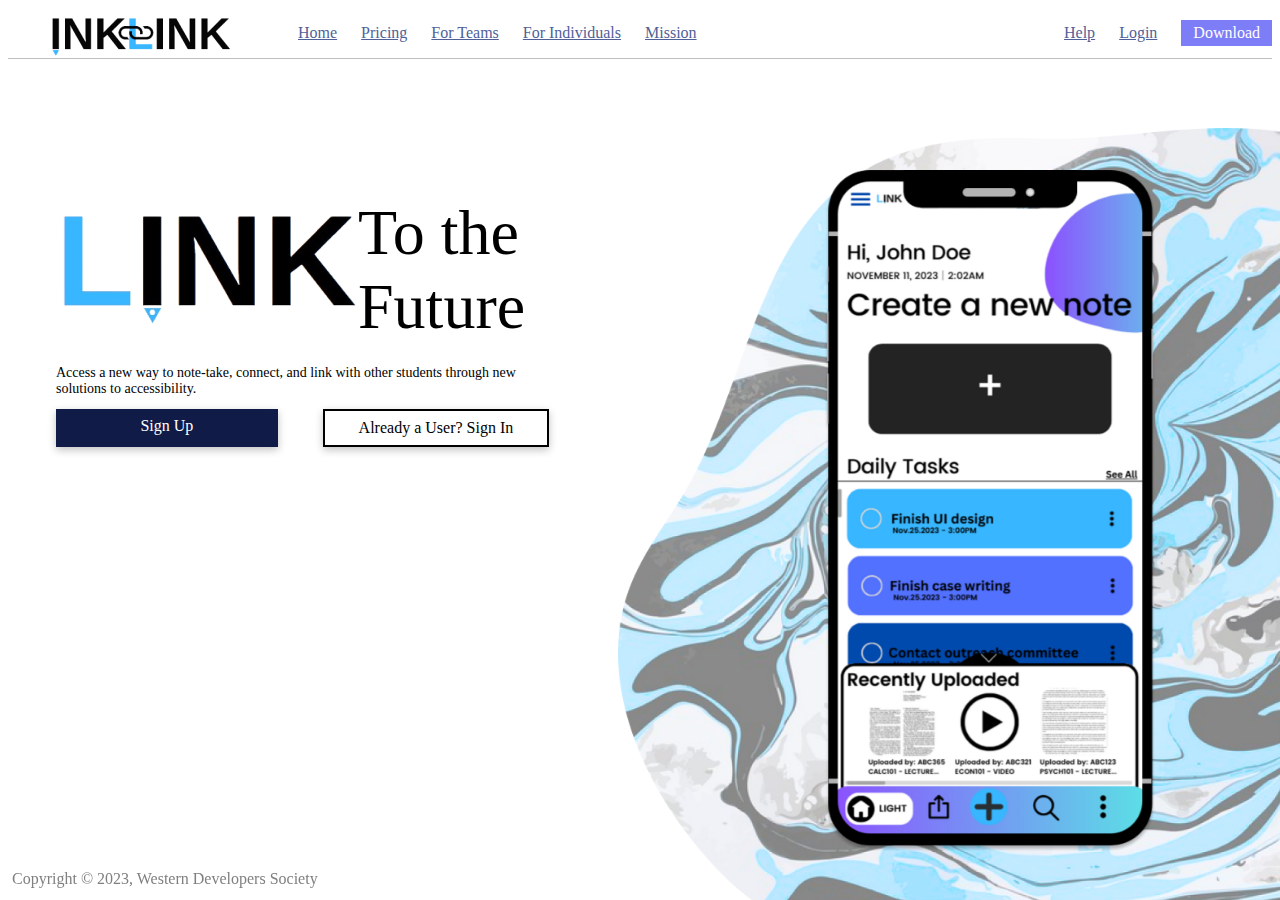
==== index.html @ 3b0929ce "first commit" ====
<!DOCTYPE html>
<html lang="en">
  <head>
    <meta charset="UTF-8">
    <meta name="viewport" content="width=device-width, initial-scale=1.0">
    <meta http-equiv="X-UA-Compatible" content="ie=edge">
    <title>InkLink</title>
    <link rel="stylesheet" href="./style.css">
    <link rel="icon" href="assets/link.png" type="image/x-icon">
  </head>
  <body>
    <main>
        <div class="navbar">
          <div class="pages">
            <img src="assets/logo.png" alt="logo">
            <a href="index.html">Home</a>
            <a href="pricing.html">Pricing</a>
            <a href="teams.html">For Teams</a>
            <a href="individuals.html">For Individuals</a>
            <a href="mission.html">Mission</a>
          </div>
          <div class="general">
            <a href="help.html">Help</a>
            <a href="login.html">Login</a>
            <a href="download.html" class="btn">Download</a>
          </div>
        </div>
        <div class="main">
            <div class="head">
              <div class="title">
                <img src="assets/link.png" />
                <span class="title">To the Future</span>
              </div>
              <div class="description">
                Access a new way to note-take, connect, and link with other students through new solutions to accessibility. 
              </div>
              <div class="actions">
                <a href="register.html" class="signup">Sign Up</a>
                <a href="login.html" class="signin">Already a User? Sign In</a>
              </div>
            </div>
            <img src="assets/phone-demo.png" class="phone" />
            <img src="assets/splash-img.png" class="splash" />
        </div>
        <span class="copy">Copyright © 2023, Western Developers Society</div>
    </main>
	<script src="script.js"></script>
  </body>
</html>
---- style.css ----
body {
    --btn-primary: #7D7DF7;
    --border: #C0BFBF;
    --link-color: #505F98;
    --btn-primary-dark: #111b47;
    --btn-secondary: transparent;
}

.navbar {
    display: flex;
    justify-content: space-between;
    border-bottom: 1px solid var(--border);
}

.navbar a {
    color: var(--link-color);
}

.pages {
    display: flex;
    justify-content: flex-start;
    width: 60%;
    align-items: center;
    gap: 24px;
}

.general {
    width: 40%;
    display: flex;
    justify-content: flex-end;
    align-items: center;
    gap: 24px;
}

.head {
    margin: 128px 0 0 48px;
    width: calc(100% - 648px);
    display: flex;
    flex-direction: column;
    justify-content: flex-start;
    align-items: flex-start;
    gap: 12px;
}

.title {
    display: flex;
    justify-content: flex-start;
    align-items: center;
}

.title > .title {
    font-size: 64px;
    font-family: 'Roboto';
}

.title > img {
    margin: -12px 0;
}

.description {
    width: 80%;
    display: inline;
    font-size: 14px;
    font-family: 'Roboto';
}

.actions {
    width: 80%;
    display: flex;
    justify-content: space-between;
    z-index: 10;
}

.actions > a {
    padding: 8px 0;
    width: 45%;
    font-size: 16px;
    box-shadow: rgba(0, 0, 0, 0.24) 0px 3px 8px;
    text-decoration: none;
    text-align: center;
}

.signup {
    background-color: var(--btn-primary-dark);
    color: white;
    border: none;
}

.signin {
    background-color: var(--btn-secondary);
    color: black;
    border: 2px solid black;
}

.splash {
    position: fixed;
    bottom: 0;
    right: 0;
    height: calc(100vh - 128px);
}

.phone {
    z-index: 10;
    position: fixed;
    bottom: 48px;
    right: 124px;
    height: calc(90vh - 128px);
}

.btn {
    text-decoration: none;
    background-color: var(--btn-primary);
    padding: 4px 12px;
    color: white !important;
}

.copy {
    position: fixed;
    bottom: 12px;
    left: 12px;
    color: grey;
}

.login_form {
    margin: 64px auto;
    width: 50vh;
    max-width: 600px;
    display: flex;
    flex-direction: column;
    gap: 24px;
    align-items: center;
}

.login_form > input {
    width: 100%;
    height: 64px;
    text-align: center;
    font-size: 24px;
    cursor: pointer;
}

.notes_main {
    display: flex;
    height: calc(100vh - 67px);
}

.sidebar {
    height: calc(100% - 48px);
    width: 20%;
    border-right: 1px solid var(--border);
    padding: 24px;
}

.sidebar > .top {
    font-size: 16px;
    display: flex;
    justify-content: space-between;
    font-weight: bold;
    font-family: 'Roboto';
    border-bottom: 1px solid var(--border);
    padding-bottom: 16px;
}

.notes {
    width: 80%;
    height: 100%;
    background-image: linear-gradient(0deg, var(--border) 5%, #ffffff 5%, #ffffff 100%);
    background-size: 28.28px 28.28px;
}

.writing {
    resize: none;
    background: transparent;
    width: 90%;
    margin: 0 0 0 10%;
    height: calc(100% - 2px);
    border: none;
    border-left: 1px solid red;
    outline: none;
    line-height: 28.28px;
    font-size: 20px;
}

.files {
    display: flex;
    flex-direction: column;
    justify-content: flex-start;
    gap: 12px;
    align-items: center;
    padding: 12px 0;
}

.files > button {
    width: 80%;
    height: 28px;
    font-size: 20px;
}
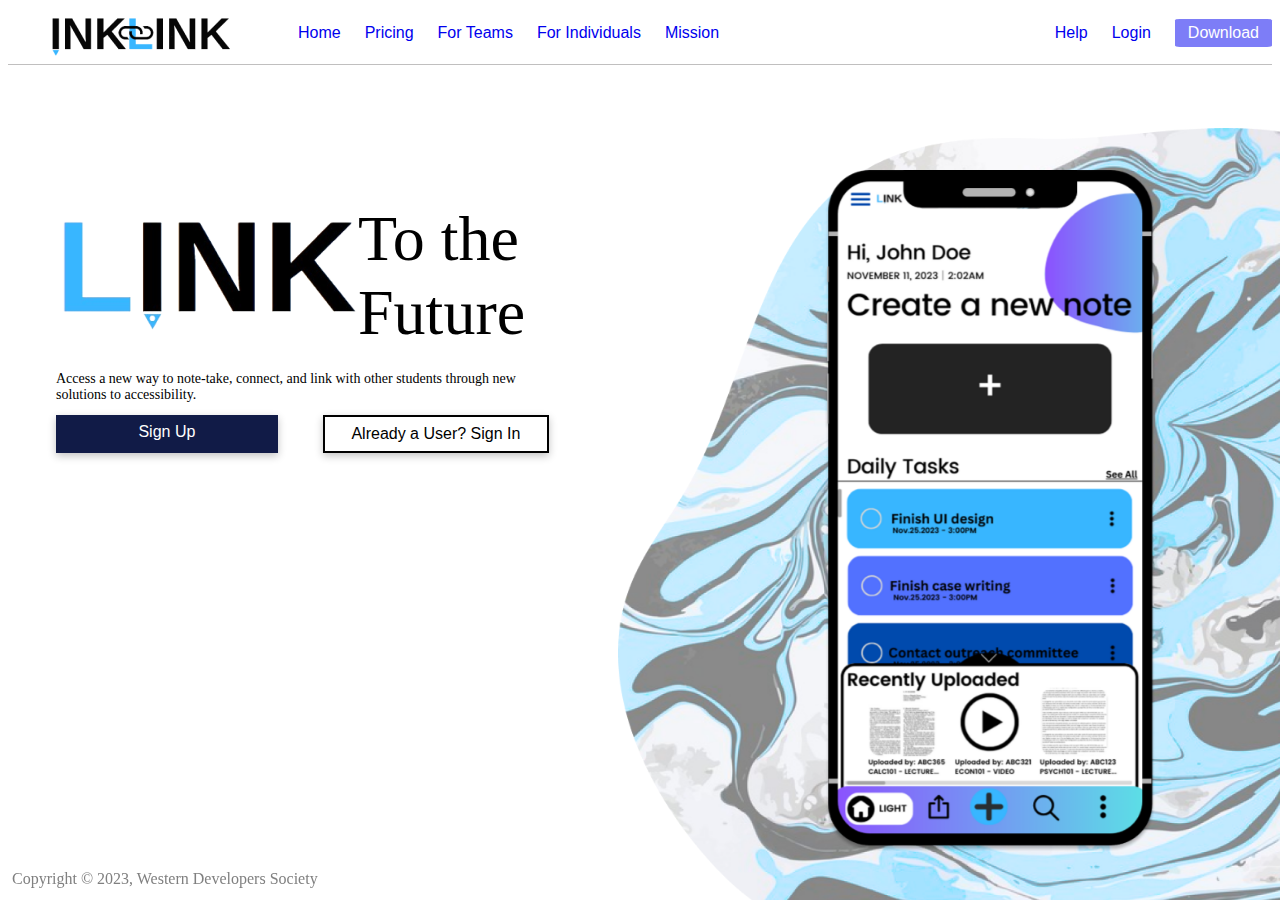
==== commit 2be6c0ff: "Update index.html" ====
--- a/index.html
+++ b/index.html
@@ -42,8 +42,8 @@
             <img src="assets/phone-demo.png" class="phone" />
             <img src="assets/splash-img.png" class="splash" />
         </div>
-        <span class="copy">Copyright © 2023, Western Developers Society</div>
+        <span class="copy">Copyright © 2023, Western Developers Society</span>
     </main>
-	<script src="script.js"></script>
+	<script src="script.js" type="text/javascript"></script>
   </body>
-</html>+</html>
--- a/style.css
+++ b/style.css
@@ -10,10 +10,7 @@
     display: flex;
     justify-content: space-between;
     border-bottom: 1px solid var(--border);
-}
-
-.navbar a {
-    color: var(--link-color);
+    padding-bottom: 0.5%;
 }
 
 .pages {
@@ -110,8 +107,9 @@
 .btn {
     text-decoration: none;
     background-color: var(--btn-primary);
-    padding: 4px 12px;
+    padding: 5px 13px;
     color: white !important;
+    border-radius: 5%;
 }
 
 .copy {
@@ -194,4 +192,9 @@
     width: 80%;
     height: 28px;
     font-size: 20px;
+}
+
+a {
+    font-family:'Trebuchet MS', 'Lucida Sans Unicode', 'Lucida Grande', 'Lucida Sans', Arial, sans-serif;
+    text-decoration: none;
 }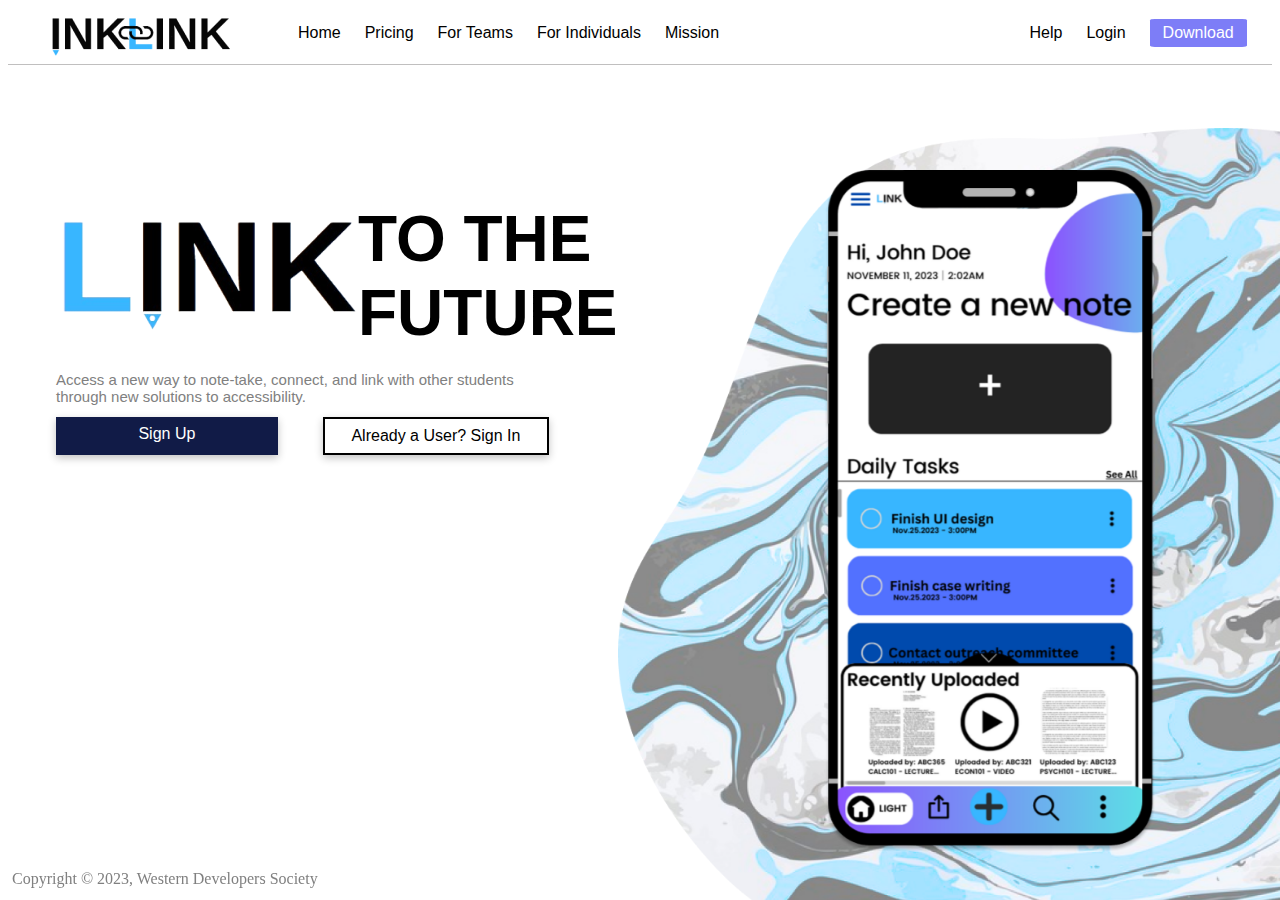
==== commit 170767a0: "Added Translation Features" ====
--- a/index.html
+++ b/index.html
@@ -29,7 +29,7 @@
             <div class="head">
               <div class="title">
                 <img src="assets/link.png" />
-                <span class="title">To the Future</span>
+                <span class="title"><b>TO THE FUTURE</b></span>
               </div>
               <div class="description">
                 Access a new way to note-take, connect, and link with other students through new solutions to accessibility. 
@@ -42,8 +42,8 @@
             <img src="assets/phone-demo.png" class="phone" />
             <img src="assets/splash-img.png" class="splash" />
         </div>
-        <span class="copy">Copyright © 2023, Western Developers Society</span>
+        <span class="copy">Copyright © 2023, Western Developers Society</div>
     </main>
-	<script src="script.js" type="text/javascript"></script>
+	<script src="script.js"></script>
   </body>
-</html>
+</html>--- a/style.css
+++ b/style.css
@@ -27,6 +27,7 @@
     justify-content: flex-end;
     align-items: center;
     gap: 24px;
+    margin-right: 2%
 }
 
 .head {
@@ -47,7 +48,7 @@
 
 .title > .title {
     font-size: 64px;
-    font-family: 'Roboto';
+    font-family: 'Trebuchet MS', 'Lucida Sans Unicode', 'Lucida Grande', 'Lucida Sans', Arial, sans-serif;
 }
 
 .title > img {
@@ -57,8 +58,9 @@
 .description {
     width: 80%;
     display: inline;
-    font-size: 14px;
-    font-family: 'Roboto';
+    font-size: 15px;
+    font-family: 'Trebuchet MS', 'Lucida Sans Unicode', 'Lucida Grande', 'Lucida Sans', Arial, sans-serif;
+    color: gray;
 }
 
 .actions {
@@ -76,6 +78,7 @@
     text-decoration: none;
     text-align: center;
 }
+
 
 .signup {
     background-color: var(--btn-primary-dark);
@@ -197,4 +200,10 @@
 a {
     font-family:'Trebuchet MS', 'Lucida Sans Unicode', 'Lucida Grande', 'Lucida Sans', Arial, sans-serif;
     text-decoration: none;
+    color: black;
+}
+
+a:hover {
+    color: #35B8FF;
+    transition: color 0.5s;
 }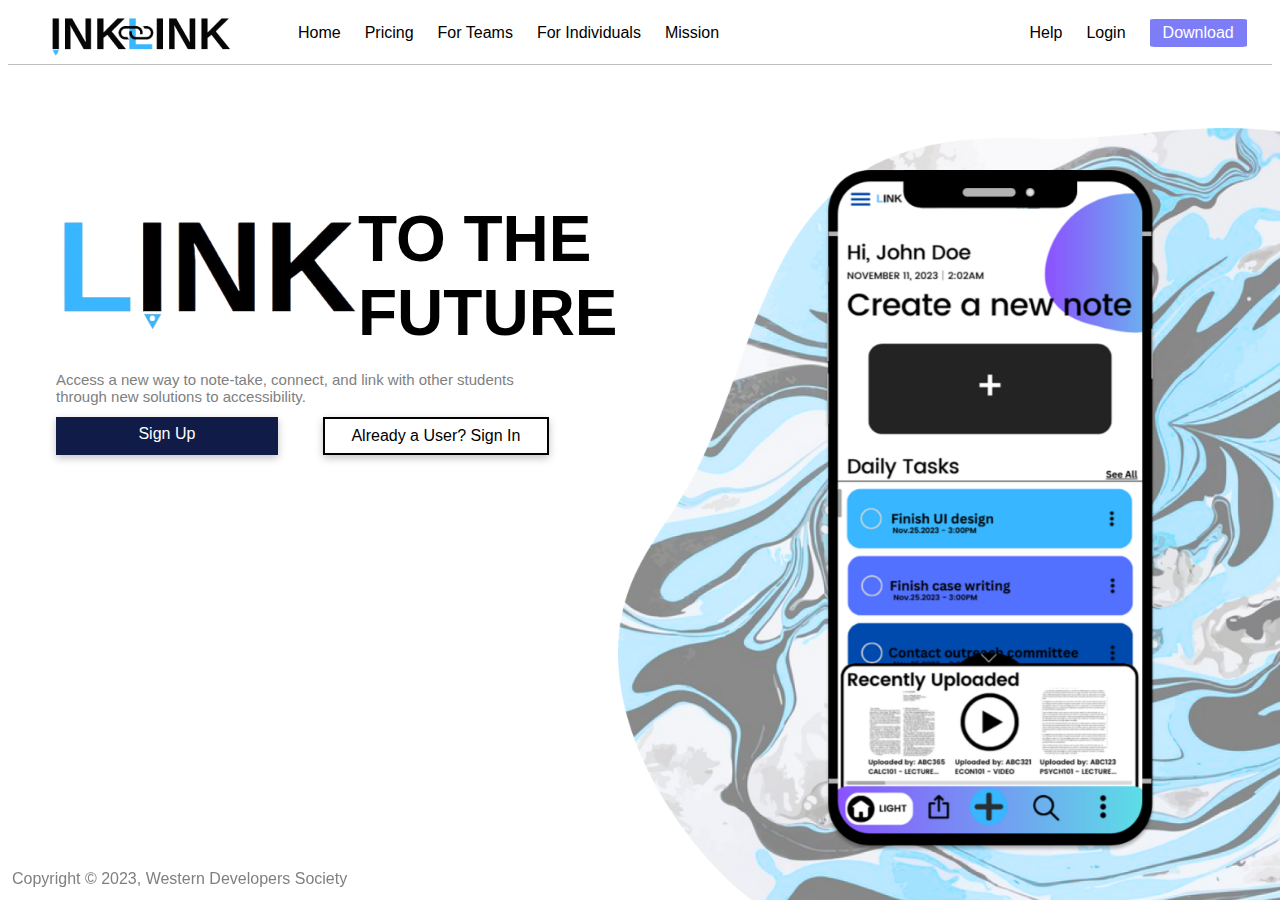
==== commit eb2ae25f: "alt text" ====
--- a/index.html
+++ b/index.html
@@ -28,7 +28,7 @@
         <div class="main">
             <div class="head">
               <div class="title">
-                <img src="assets/link.png" />
+                <img src="assets/link.png" alt="link"/>
                 <span class="title"><b>TO THE FUTURE</b></span>
               </div>
               <div class="description">
@@ -39,11 +39,11 @@
                 <a href="login.html" class="signin">Already a User? Sign In</a>
               </div>
             </div>
-            <img src="assets/phone-demo.png" class="phone" />
-            <img src="assets/splash-img.png" class="splash" />
+            <img src="assets/phone-demo.png" class="phone" alt="phone image"/>
+            <img src="assets/splash-img.png" class="splash" alt="splash image"/>
         </div>
-        <span class="copy">Copyright © 2023, Western Developers Society</div>
+        <span class="copy">Copyright © 2023, Western Developers Society</span>
     </main>
-	<script src="script.js"></script>
+	<script src="script.js" type="text/javascript"></script>
   </body>
-</html>+</html>
--- a/style.css
+++ b/style.css
@@ -133,6 +133,24 @@
 }
 
 .login_form > input {
+    width: 100%;
+    height: 64px;
+    text-align: center;
+    font-size: 24px;
+    cursor: pointer;
+}
+
+.registration_form {
+    margin: 64px auto;
+    width: 50vh;
+    max-width: 600px;
+    display: flex;
+    flex-direction: column;
+    gap: 24px;
+    align-items: center;
+}
+
+.registration_form > input {
     width: 100%;
     height: 64px;
     text-align: center;
@@ -201,9 +219,27 @@
     font-family:'Trebuchet MS', 'Lucida Sans Unicode', 'Lucida Grande', 'Lucida Sans', Arial, sans-serif;
     text-decoration: none;
     color: black;
+    font-size: 100%;
 }
 
 a:hover {
     color: #35B8FF;
     transition: color 0.5s;
+}
+
+.tools {
+    background-color: #111b47;
+    display: flex;
+    border-bottom: 1px solid var(--border);
+    border-top: 1px solid var(--border);
+    padding-bottom: 0.5%;
+    padding-top: 0.5%;
+    justify-content: center;
+    gap: 5px;
+}
+
+span {
+    font-family:'Trebuchet MS', 'Lucida Sans Unicode', 'Lucida Grande', 'Lucida Sans', Arial, sans-serif;
+    text-decoration: none;
+    color: black;
 }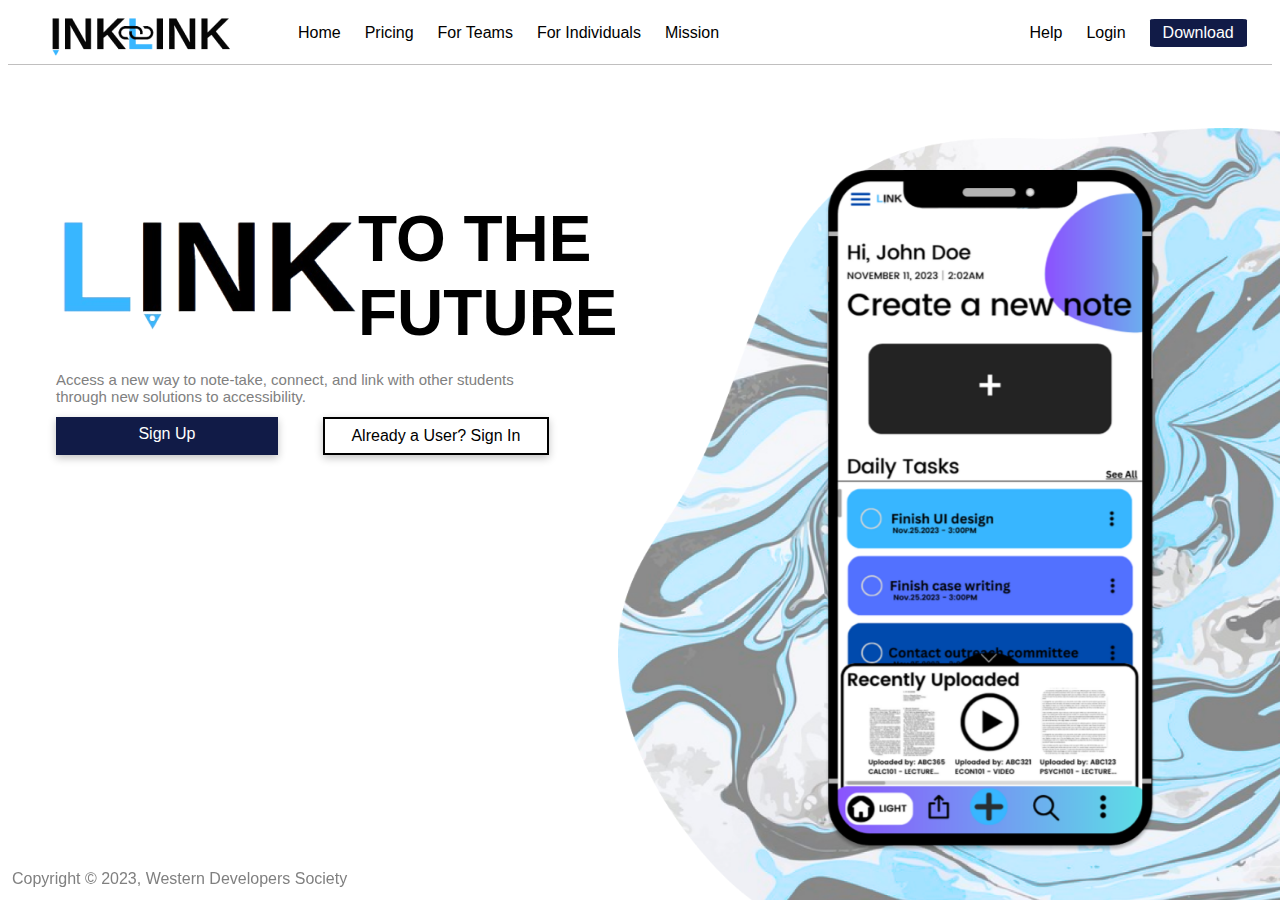
==== commit 04c96821: "Added functionality to download button" ====
--- a/index.html
+++ b/index.html
@@ -22,7 +22,7 @@
           <div class="general">
             <a href="help.html">Help</a>
             <a href="login.html">Login</a>
-            <a href="download.html" class="btn">Download</a>
+            <a class="btn" onclick="downloadNotes()">Download</a>
           </div>
         </div>
         <div class="main">
--- a/style.css
+++ b/style.css
@@ -1,5 +1,5 @@
 body {
-    --btn-primary: #7D7DF7;
+    --btn-primary: #111b47;
     --border: #C0BFBF;
     --link-color: #505F98;
     --btn-primary-dark: #111b47;
@@ -122,7 +122,7 @@
     color: grey;
 }
 
-.login_form {
+.loginForm {
     margin: 64px auto;
     width: 50vh;
     max-width: 600px;
@@ -132,7 +132,7 @@
     align-items: center;
 }
 
-.login_form > input {
+.loginForm > input {
     width: 100%;
     height: 64px;
     text-align: center;
@@ -242,4 +242,8 @@
     font-family:'Trebuchet MS', 'Lucida Sans Unicode', 'Lucida Grande', 'Lucida Sans', Arial, sans-serif;
     text-decoration: none;
     color: black;
-}+}
+.dark-mode {
+  background-color: black;
+  color: white;
+}
